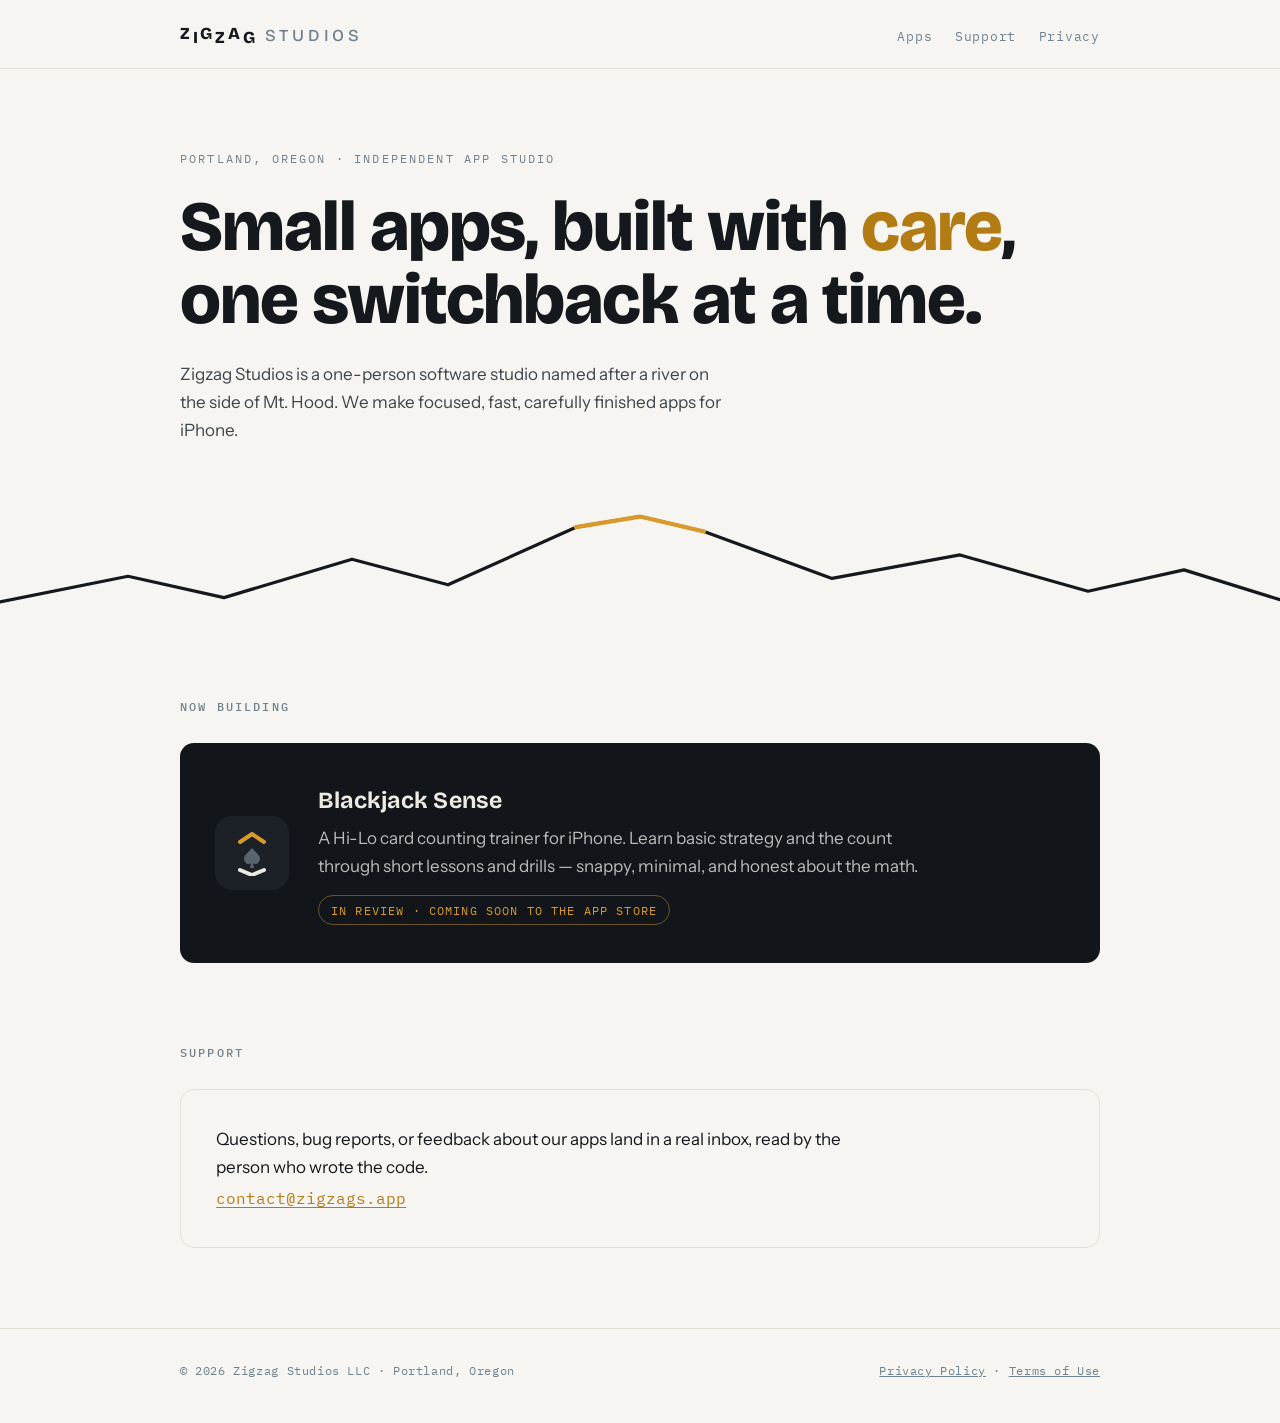
==== index.html @ 0a55cd75 "Add files via upload" ====
<!DOCTYPE html>
<html lang="en">
<head>
<meta charset="utf-8">
<meta name="viewport" content="width=device-width, initial-scale=1">
<title>Zigzag Studios — small apps, built with care in Portland, Oregon</title>
<meta name="description" content="Zigzag Studios LLC is an independent app studio in Portland, Oregon. Maker of Blackjack Sense, a Hi-Lo card counting trainer for iPhone.">
<link rel="preconnect" href="https://fonts.googleapis.com">
<link rel="preconnect" href="https://fonts.gstatic.com" crossorigin>
<link href="https://fonts.googleapis.com/css2?family=Bricolage+Grotesque:wght@500;700;800&family=IBM+Plex+Mono:wght@400;500&family=Instrument+Sans:wght@400;500;600&display=swap" rel="stylesheet">
<link rel="stylesheet" href="styles.css">
</head>
<body>

<header class="site">
  <div class="wrap site-row">
    <a class="brand" href="/" aria-label="Zigzag Studios">
      <span class="zz" aria-hidden="true"><span style="--i:0">Z</span><span style="--i:1">I</span><span style="--i:2">G</span><span style="--i:3">Z</span><span style="--i:4">A</span><span style="--i:5">G</span></span><span class="studios">STUDIOS</span>
    </a>
    <nav class="site-nav" aria-label="Site">
      <a href="#apps">Apps</a>
      <a href="#support">Support</a>
      <a href="privacy.html">Privacy</a>
    </nav>
  </div>
</header>

<main>
  <section class="hero">
    <div class="wrap">
      <p class="eyebrow">Portland, Oregon · Independent app studio</p>
      <h1 class="statement">Small apps, built with <span class="gold">care</span>, one switchback at a time.</h1>
      <p class="lede">Zigzag Studios is a one-person software studio named after a river on the side of Mt.&nbsp;Hood. We make focused, fast, carefully finished apps for iPhone.</p>
    </div>
    <!-- The ridgeline: Mt. Hood's profile drawn as a hi-lo count line -->
    <svg class="ridge" viewBox="0 0 1200 110" preserveAspectRatio="none" role="img" aria-label="A zigzag mountain ridgeline">
      <polyline points="0,88 120,64 210,84 330,48 420,72 540,18 600,8 660,22 780,66 900,44 1020,78 1110,58 1200,86"
                fill="none" stroke="#15191D" stroke-width="3" stroke-linejoin="round" stroke-linecap="round"/>
      <polyline points="540,18 600,8 660,22" fill="none" stroke="#D99A2B" stroke-width="4" stroke-linejoin="round" stroke-linecap="round"/>
    </svg>
  </section>

  <section class="apps" id="apps">
    <div class="wrap">
      <h2 class="sec">Now building</h2>
      <article class="app-card">
        <div class="app-glyph" aria-hidden="true">
          <!-- Hi-Lo stack: up chevron, spade, down chevron -->
          <svg width="40" height="46" viewBox="0 0 40 46">
            <polyline points="8,12 20,4 32,12" fill="none" stroke="#D99A2B" stroke-width="4" stroke-linecap="round" stroke-linejoin="round"/>
            <path d="M20 18 C16 23 12 25 12 29 a5 5 0 0 0 7 4.6 L18 38 h4 l-1 -4.4 A5 5 0 0 0 28 29 c0 -4 -4 -6 -8 -11 Z" fill="#5A646E"/>
            <polyline points="8,40 20,45 32,40" fill="none" stroke="#EDEAE2" stroke-width="4" stroke-linecap="round" stroke-linejoin="round"/>
          </svg>
        </div>
        <div>
          <h3>Blackjack Sense</h3>
          <p>A Hi-Lo card counting trainer for iPhone. Learn basic strategy and the count through short lessons and drills — snappy, minimal, and honest about the math.</p>
          <span class="badge">In review · Coming soon to the App&nbsp;Store</span>
        </div>
      </article>
    </div>
  </section>

  <section class="support" id="support">
    <div class="wrap">
      <h2 class="sec">Support</h2>
      <div class="support-box">
        <p>Questions, bug reports, or feedback about our apps land in a real inbox, read by the person who wrote the code.</p>
        <p><a class="mail" href="mailto:contact@zigzags.app">contact@zigzags.app</a></p>
      </div>
    </div>
  </section>
</main>

<footer class="site">
  <div class="wrap foot-row">
    <span>© 2026 Zigzag Studios LLC · Portland, Oregon</span>
    <span><a href="privacy.html">Privacy Policy</a> · <a href="terms.html">Terms of Use</a></span>
  </div>
</footer>

</body>
</html>
---- styles.css ----
/* Zigzag Studios — zigzags.app */

:root {
  --snow: #F6F5F1;
  --ink: #15191D;
  --gold: #D99A2B;
  --gold-deep: #B37B14;
  --mist: #6E8290;
  --night: #12161A;
  --night-soft: #1B2127;
  --line: #E3E0D6;
  --maxw: 60rem;
}

* { box-sizing: border-box; }

html { scroll-behavior: smooth; }

body {
  margin: 0;
  background: var(--snow);
  color: var(--ink);
  font-family: "Instrument Sans", system-ui, -apple-system, sans-serif;
  font-size: 1.0625rem;
  line-height: 1.65;
  -webkit-font-smoothing: antialiased;
}

a { color: inherit; }
a:focus-visible,
button:focus-visible {
  outline: 2px solid var(--gold-deep);
  outline-offset: 3px;
  border-radius: 2px;
}

.wrap {
  max-width: var(--maxw);
  margin: 0 auto;
  padding: 0 1.25rem;
}

/* ---------- header ---------- */

header.site {
  padding: 1.4rem 0 1.1rem;
  border-bottom: 1px solid var(--line);
}

.site-row {
  display: flex;
  align-items: baseline;
  justify-content: space-between;
  gap: 1rem;
  flex-wrap: wrap;
}

.brand {
  font-family: "Bricolage Grotesque", "Instrument Sans", sans-serif;
  font-weight: 800;
  font-size: 1.05rem;
  letter-spacing: 0.16em;
  text-decoration: none;
  white-space: nowrap;
}

.brand .zz span {
  display: inline-block;
  transform: translateY(var(--y, 0));
}
.brand .zz span:nth-child(odd)  { --y: -0.14em; }
.brand .zz span:nth-child(even) { --y:  0.14em; }
.brand .studios {
  font-weight: 500;
  letter-spacing: 0.22em;
  color: var(--mist);
  margin-left: 0.45em;
}

nav.site-nav {
  display: flex;
  gap: 1.4rem;
  font-family: "IBM Plex Mono", monospace;
  font-size: 0.8rem;
  letter-spacing: 0.06em;
}
nav.site-nav a {
  text-decoration: none;
  color: var(--mist);
}
nav.site-nav a:hover { color: var(--ink); }

/* ---------- hero ---------- */

.hero { padding: 5rem 0 0; }

.eyebrow {
  font-family: "IBM Plex Mono", monospace;
  font-size: 0.75rem;
  letter-spacing: 0.18em;
  text-transform: uppercase;
  color: var(--mist);
  margin: 0 0 1.4rem;
}

h1.statement {
  font-family: "Bricolage Grotesque", sans-serif;
  font-weight: 800;
  font-size: clamp(2.4rem, 6.2vw, 4.4rem);
  line-height: 1.04;
  letter-spacing: -0.015em;
  margin: 0 0 1.4rem;
  max-width: 21ch;
}
h1.statement .gold { color: var(--gold-deep); }

.hero p.lede {
  max-width: 34rem;
  margin: 0 0 4rem;
  color: #3D454C;
}

/* the ridgeline — Mt. Hood as a hi-lo line */
.ridge { display: block; width: 100%; height: auto; }

/* ---------- apps ---------- */

section.apps { padding: 4.5rem 0 1rem; }

h2.sec {
  font-family: "IBM Plex Mono", monospace;
  font-size: 0.75rem;
  font-weight: 500;
  letter-spacing: 0.18em;
  text-transform: uppercase;
  color: var(--mist);
  margin: 0 0 1.6rem;
}

.app-card {
  background: var(--night);
  color: #EDEAE2;
  border-radius: 14px;
  padding: 2.4rem 2.2rem;
  display: grid;
  grid-template-columns: auto 1fr;
  gap: 1.8rem;
  align-items: center;
}

.app-glyph {
  width: 74px;
  height: 74px;
  border-radius: 17px;
  background: var(--night-soft);
  display: grid;
  place-items: center;
  flex: none;
}

.app-card h3 {
  font-family: "Bricolage Grotesque", sans-serif;
  font-weight: 700;
  font-size: 1.45rem;
  margin: 0 0 0.3rem;
  letter-spacing: 0.01em;
}

.app-card p {
  margin: 0 0 0.9rem;
  color: #B9BDB9;
  max-width: 38rem;
}

.badge {
  display: inline-block;
  font-family: "IBM Plex Mono", monospace;
  font-size: 0.72rem;
  letter-spacing: 0.1em;
  text-transform: uppercase;
  color: var(--gold);
  border: 1px solid rgba(217, 154, 43, 0.45);
  border-radius: 999px;
  padding: 0.28rem 0.75rem;
}

/* ---------- support ---------- */

section.support { padding: 4rem 0 5rem; }

.support-box {
  border: 1px solid var(--line);
  border-radius: 14px;
  padding: 2rem 2.2rem;
}
.support-box p { margin: 0.2rem 0; max-width: 40rem; }

.mail {
  font-family: "IBM Plex Mono", monospace;
  font-size: 1rem;
  color: var(--gold-deep);
  text-decoration-thickness: 1px;
  text-underline-offset: 3px;
  word-break: break-all;
}

/* ---------- documents (privacy / terms) ---------- */

main.doc { padding: 3.5rem 0 5rem; }

main.doc h1 {
  font-family: "Bricolage Grotesque", sans-serif;
  font-weight: 800;
  font-size: clamp(1.9rem, 4.5vw, 2.7rem);
  margin: 0 0 0.4rem;
}

.doc-date {
  font-family: "IBM Plex Mono", monospace;
  font-size: 0.78rem;
  letter-spacing: 0.08em;
  color: var(--mist);
  margin: 0 0 2.6rem;
}

main.doc h2 {
  font-family: "Bricolage Grotesque", sans-serif;
  font-weight: 700;
  font-size: 1.25rem;
  margin: 2.4rem 0 0.6rem;
}

main.doc p, main.doc li { max-width: 42rem; color: #2C3339; }
main.doc ul { padding-left: 1.2rem; }

/* ---------- footer ---------- */

footer.site {
  border-top: 1px solid var(--line);
  padding: 2rem 0 2.6rem;
  font-family: "IBM Plex Mono", monospace;
  font-size: 0.76rem;
  letter-spacing: 0.05em;
  color: var(--mist);
}
.foot-row {
  display: flex;
  justify-content: space-between;
  gap: 1rem;
  flex-wrap: wrap;
}
footer.site a { color: var(--mist); }
footer.site a:hover { color: var(--ink); }

/* ---------- motion ---------- */

@media (prefers-reduced-motion: no-preference) {
  .brand .zz span {
    animation: settle 0.7s cubic-bezier(0.2, 0.8, 0.3, 1.1) backwards;
    animation-delay: calc(var(--i) * 60ms);
  }
  @keyframes settle {
    from { transform: translateY(0); opacity: 0; }
    to   { transform: translateY(var(--y)); opacity: 1; }
  }
}

/* ---------- small screens ---------- */

@media (max-width: 620px) {
  .hero { padding-top: 3.2rem; }
  .app-card { grid-template-columns: 1fr; padding: 1.8rem 1.5rem; }
  .support-box { padding: 1.5rem 1.25rem; }
}
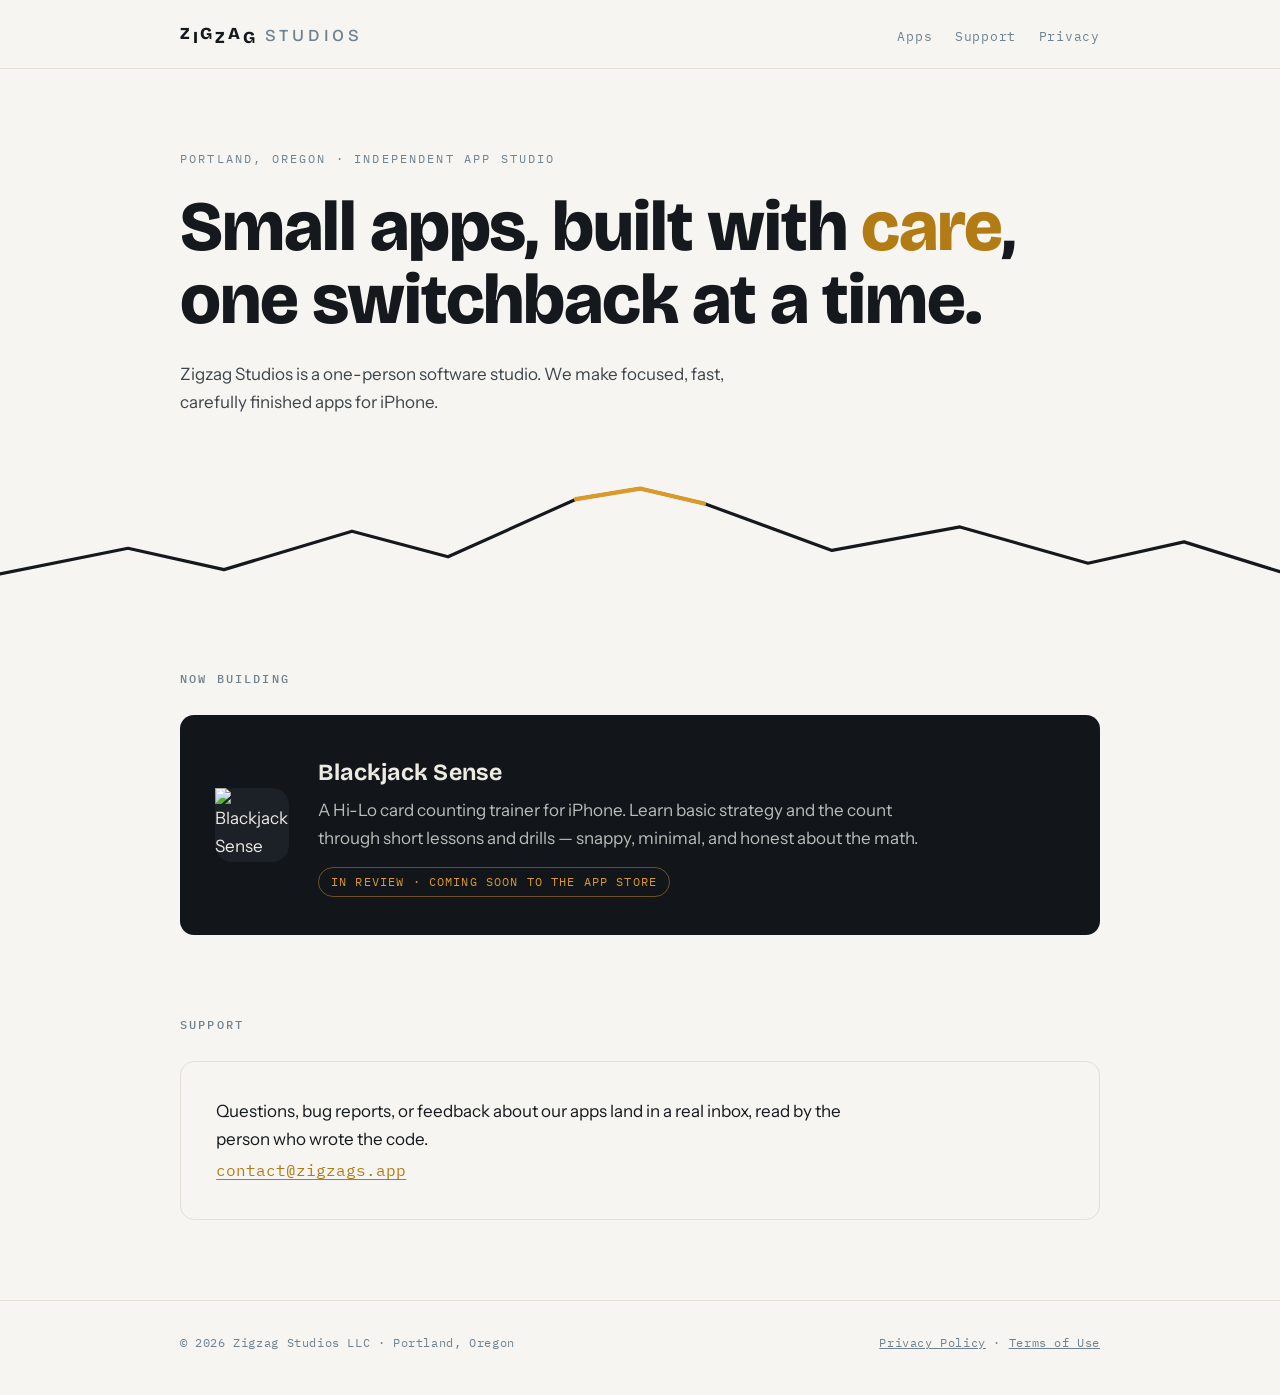
==== commit a8c598c0: "Update studio description and app glyph Removed specific mention of Mt. Hood and updated app glyph t" ====
--- a/index.html
+++ b/index.html
@@ -30,7 +30,7 @@
     <div class="wrap">
       <p class="eyebrow">Portland, Oregon · Independent app studio</p>
       <h1 class="statement">Small apps, built with <span class="gold">care</span>, one switchback at a time.</h1>
-      <p class="lede">Zigzag Studios is a one-person software studio named after a river on the side of Mt.&nbsp;Hood. We make focused, fast, carefully finished apps for iPhone.</p>
+      <p class="lede">Zigzag Studios is a one-person software studio. We make focused, fast, carefully finished apps for iPhone.</p>
     </div>
     <!-- The ridgeline: Mt. Hood's profile drawn as a hi-lo count line -->
     <svg class="ridge" viewBox="0 0 1200 110" preserveAspectRatio="none" role="img" aria-label="A zigzag mountain ridgeline">
@@ -44,13 +44,8 @@
     <div class="wrap">
       <h2 class="sec">Now building</h2>
       <article class="app-card">
-        <div class="app-glyph" aria-hidden="true">
-          <!-- Hi-Lo stack: up chevron, spade, down chevron -->
-          <svg width="40" height="46" viewBox="0 0 40 46">
-            <polyline points="8,12 20,4 32,12" fill="none" stroke="#D99A2B" stroke-width="4" stroke-linecap="round" stroke-linejoin="round"/>
-            <path d="M20 18 C16 23 12 25 12 29 a5 5 0 0 0 7 4.6 L18 38 h4 l-1 -4.4 A5 5 0 0 0 28 29 c0 -4 -4 -6 -8 -11 Z" fill="#5A646E"/>
-            <polyline points="8,40 20,45 32,40" fill="none" stroke="#EDEAE2" stroke-width="4" stroke-linecap="round" stroke-linejoin="round"/>
-          </svg>
+        <div class="app-glyph">
+          <img src="blackjack-sense-icon.png" alt="Blackjack Sense app icon" width="74" height="74">
         </div>
         <div>
           <h3>Blackjack Sense</h3>
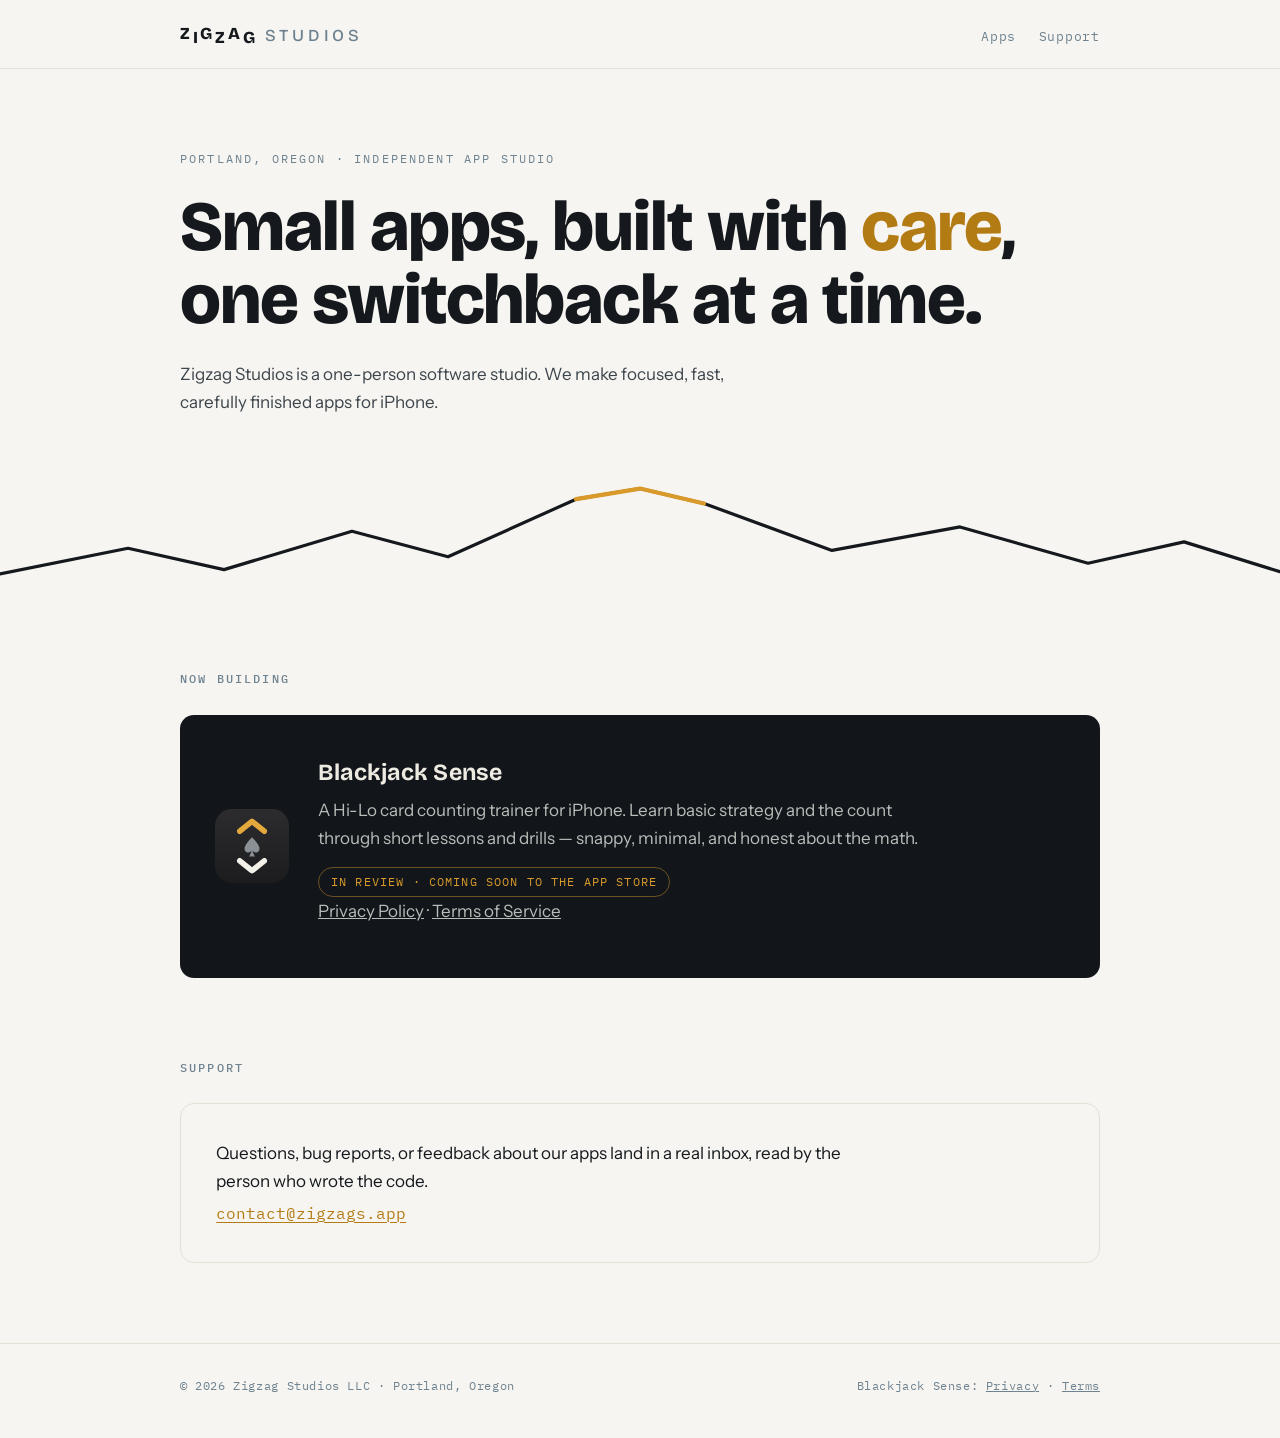
==== commit 19343c9d: "Update privacy links in index.html" ====
--- a/index.html
+++ b/index.html
@@ -20,7 +20,6 @@
     <nav class="site-nav" aria-label="Site">
       <a href="#apps">Apps</a>
       <a href="#support">Support</a>
-      <a href="privacy.html">Privacy</a>
     </nav>
   </div>
 </header>
@@ -51,6 +50,7 @@
           <h3>Blackjack Sense</h3>
           <p>A Hi-Lo card counting trainer for iPhone. Learn basic strategy and the count through short lessons and drills — snappy, minimal, and honest about the math.</p>
           <span class="badge">In review · Coming soon to the App&nbsp;Store</span>
+          <p class="app-links"><a href="blackjack-sense/privacy.html">Privacy Policy</a> · <a href="blackjack-sense/terms.html">Terms of Service</a></p>
         </div>
       </article>
     </div>
@@ -70,7 +70,7 @@
 <footer class="site">
   <div class="wrap foot-row">
     <span>© 2026 Zigzag Studios LLC · Portland, Oregon</span>
-    <span><a href="privacy.html">Privacy Policy</a> · <a href="terms.html">Terms of Use</a></span>
+    <span>Blackjack Sense: <a href="blackjack-sense/privacy.html">Privacy</a> · <a href="blackjack-sense/terms.html">Terms</a></span>
   </div>
 </footer>
 
--- a/styles.css
+++ b/styles.css
@@ -152,11 +152,11 @@
   width: 74px;
   height: 74px;
   border-radius: 17px;
-  background: var(--night-soft);
-  display: grid;
-  place-items: center;
+  background: linear-gradient(180deg, #2C2C2E, #1C1C1E);
+  overflow: hidden;
   flex: none;
 }
+.app-glyph img { display: block; width: 100%; height: 100%; }
 
 .app-card h3 {
   font-family: "Bricolage Grotesque", sans-serif;
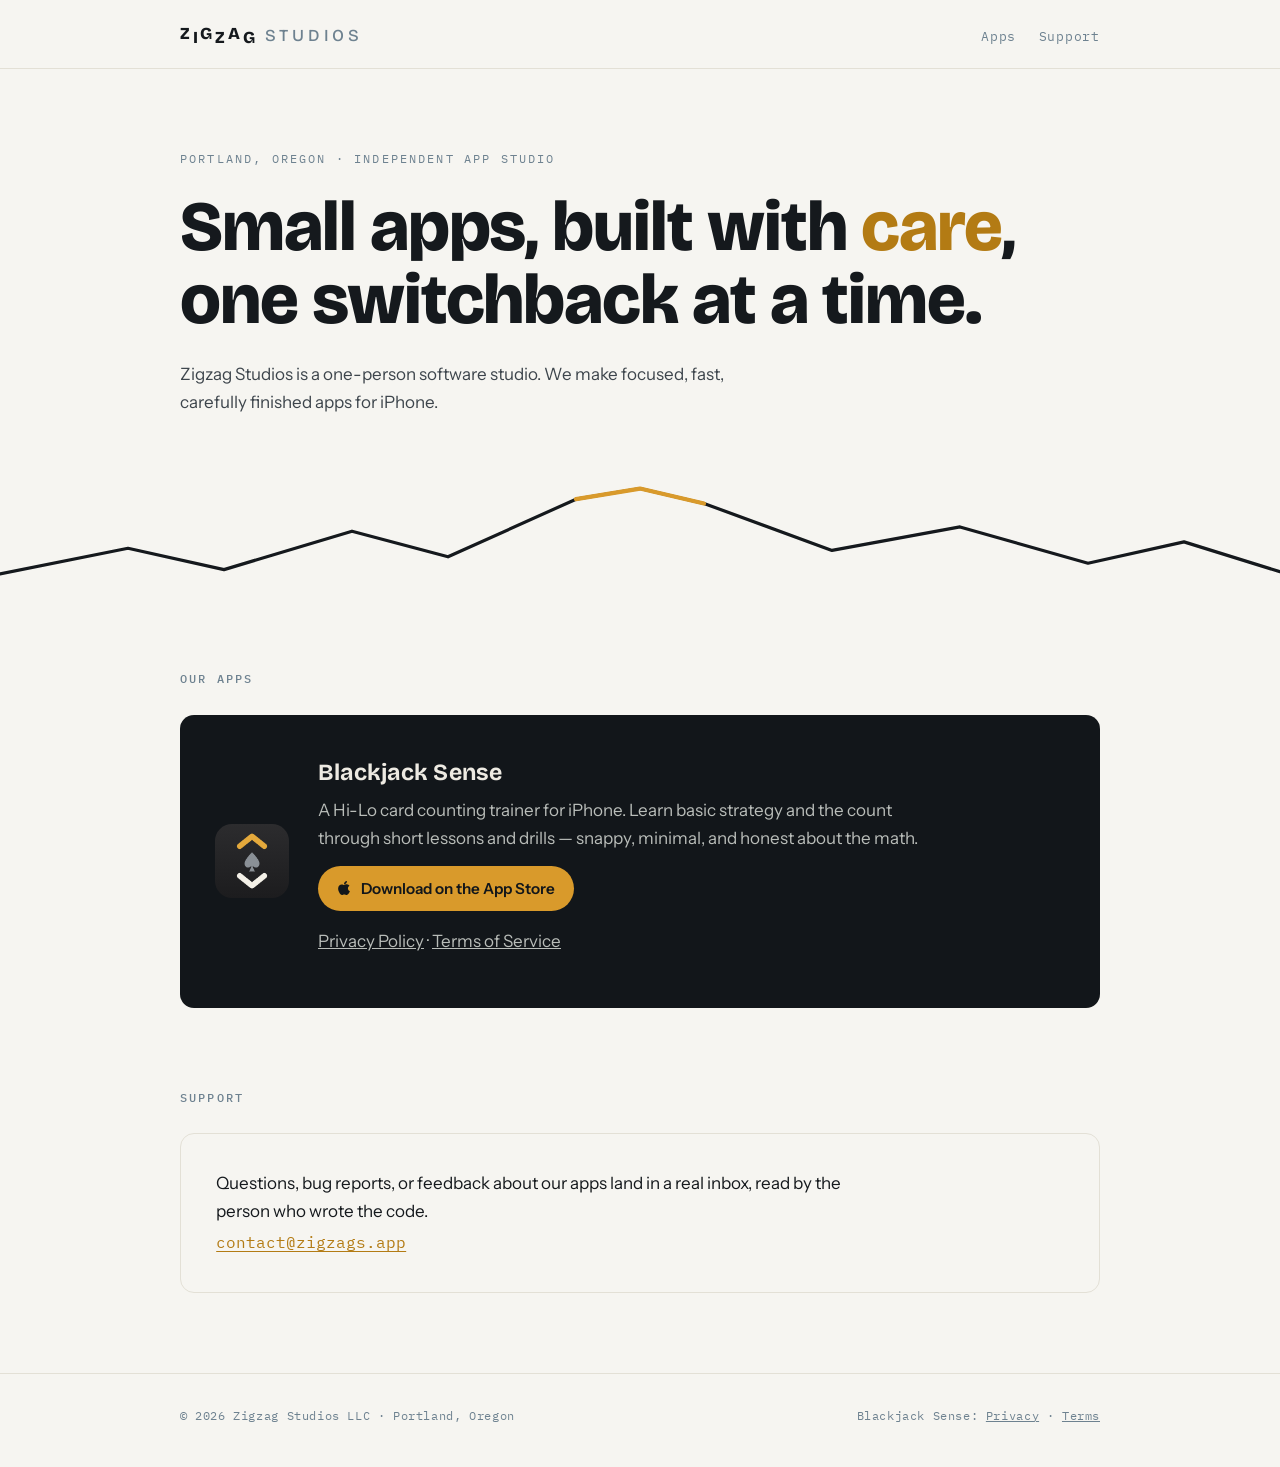
==== commit ecedf9be: "Announce Blackjack Sense on the App Store Replace the 'In review · Coming soon' badge with a Downloa" ====
--- a/index.html
+++ b/index.html
@@ -4,7 +4,7 @@
 <meta charset="utf-8">
 <meta name="viewport" content="width=device-width, initial-scale=1">
 <title>Zigzag Studios — small apps, built with care in Portland, Oregon</title>
-<meta name="description" content="Zigzag Studios LLC is an independent app studio in Portland, Oregon. Maker of Blackjack Sense, a Hi-Lo card counting trainer for iPhone.">
+<meta name="description" content="Zigzag Studios LLC is an independent app studio in Portland, Oregon. Maker of Blackjack Sense, a Hi-Lo card counting trainer for iPhone, available on the App Store.">
 <link rel="preconnect" href="https://fonts.googleapis.com">
 <link rel="preconnect" href="https://fonts.gstatic.com" crossorigin>
 <link href="https://fonts.googleapis.com/css2?family=Bricolage+Grotesque:wght@500;700;800&family=IBM+Plex+Mono:wght@400;500&family=Instrument+Sans:wght@400;500;600&display=swap" rel="stylesheet">
@@ -41,7 +41,7 @@
 
   <section class="apps" id="apps">
     <div class="wrap">
-      <h2 class="sec">Now building</h2>
+      <h2 class="sec">Our apps</h2>
       <article class="app-card">
         <div class="app-glyph">
           <img src="blackjack-sense-icon.png" alt="Blackjack Sense app icon" width="74" height="74">
@@ -49,7 +49,7 @@
         <div>
           <h3>Blackjack Sense</h3>
           <p>A Hi-Lo card counting trainer for iPhone. Learn basic strategy and the count through short lessons and drills — snappy, minimal, and honest about the math.</p>
-          <span class="badge">In review · Coming soon to the App&nbsp;Store</span>
+          <p class="app-cta"><a class="store-btn" href="https://apps.apple.com/us/app/blackjack-sense-trainer/id6796103881" target="_blank" rel="noopener"><svg aria-hidden="true" viewBox="0 0 384 512" width="16" height="16"><path fill="currentColor" d="M318.7 268.7c-.2-36.7 16.4-64.4 50-84.8-18.8-26.9-47.2-41.7-84.7-44.6-35.5-2.8-74.3 20.7-88.5 20.7-15 0-49.4-19.7-76.4-19.7C63.3 141.2 4 184.8 4 273.5q0 39.3 14.4 81.2c12.8 36.7 59 126.7 107.2 125.2 25.2-.6 43-17.9 75.8-17.9 31.8 0 48.3 17.9 76.4 17.9 48.6-.7 90.4-82.5 102.6-119.3-65.2-30.7-61.7-90-61.7-91.9zm-56.6-164.2c27.3-32.4 24.8-61.9 24-72.5-24.1 1.4-52 16.4-67.9 34.9-17.5 19.8-27.8 44.3-25.6 71.9 26.1 2 49.9-11.4 69.5-34.3z"/></svg><span>Download on the App&nbsp;Store</span></a></p>
           <p class="app-links"><a href="blackjack-sense/privacy.html">Privacy Policy</a> · <a href="blackjack-sense/terms.html">Terms of Service</a></p>
         </div>
       </article>
--- a/styles.css
+++ b/styles.css
@@ -184,6 +184,25 @@
   padding: 0.28rem 0.75rem;
 }
 
+.app-card p.app-cta { margin: 0.2rem 0 1rem; }
+
+.store-btn {
+  display: inline-flex;
+  align-items: center;
+  gap: 0.55rem;
+  font-family: "Instrument Sans", system-ui, sans-serif;
+  font-weight: 600;
+  font-size: 0.95rem;
+  text-decoration: none;
+  color: var(--night);
+  background: var(--gold);
+  border-radius: 999px;
+  padding: 0.6rem 1.15rem;
+  transition: background-color 0.15s ease;
+}
+.store-btn:hover { background: #E6AC45; }
+.store-btn svg { flex: none; margin-top: -2px; }
+
 /* ---------- support ---------- */
 
 section.support { padding: 4rem 0 5rem; }
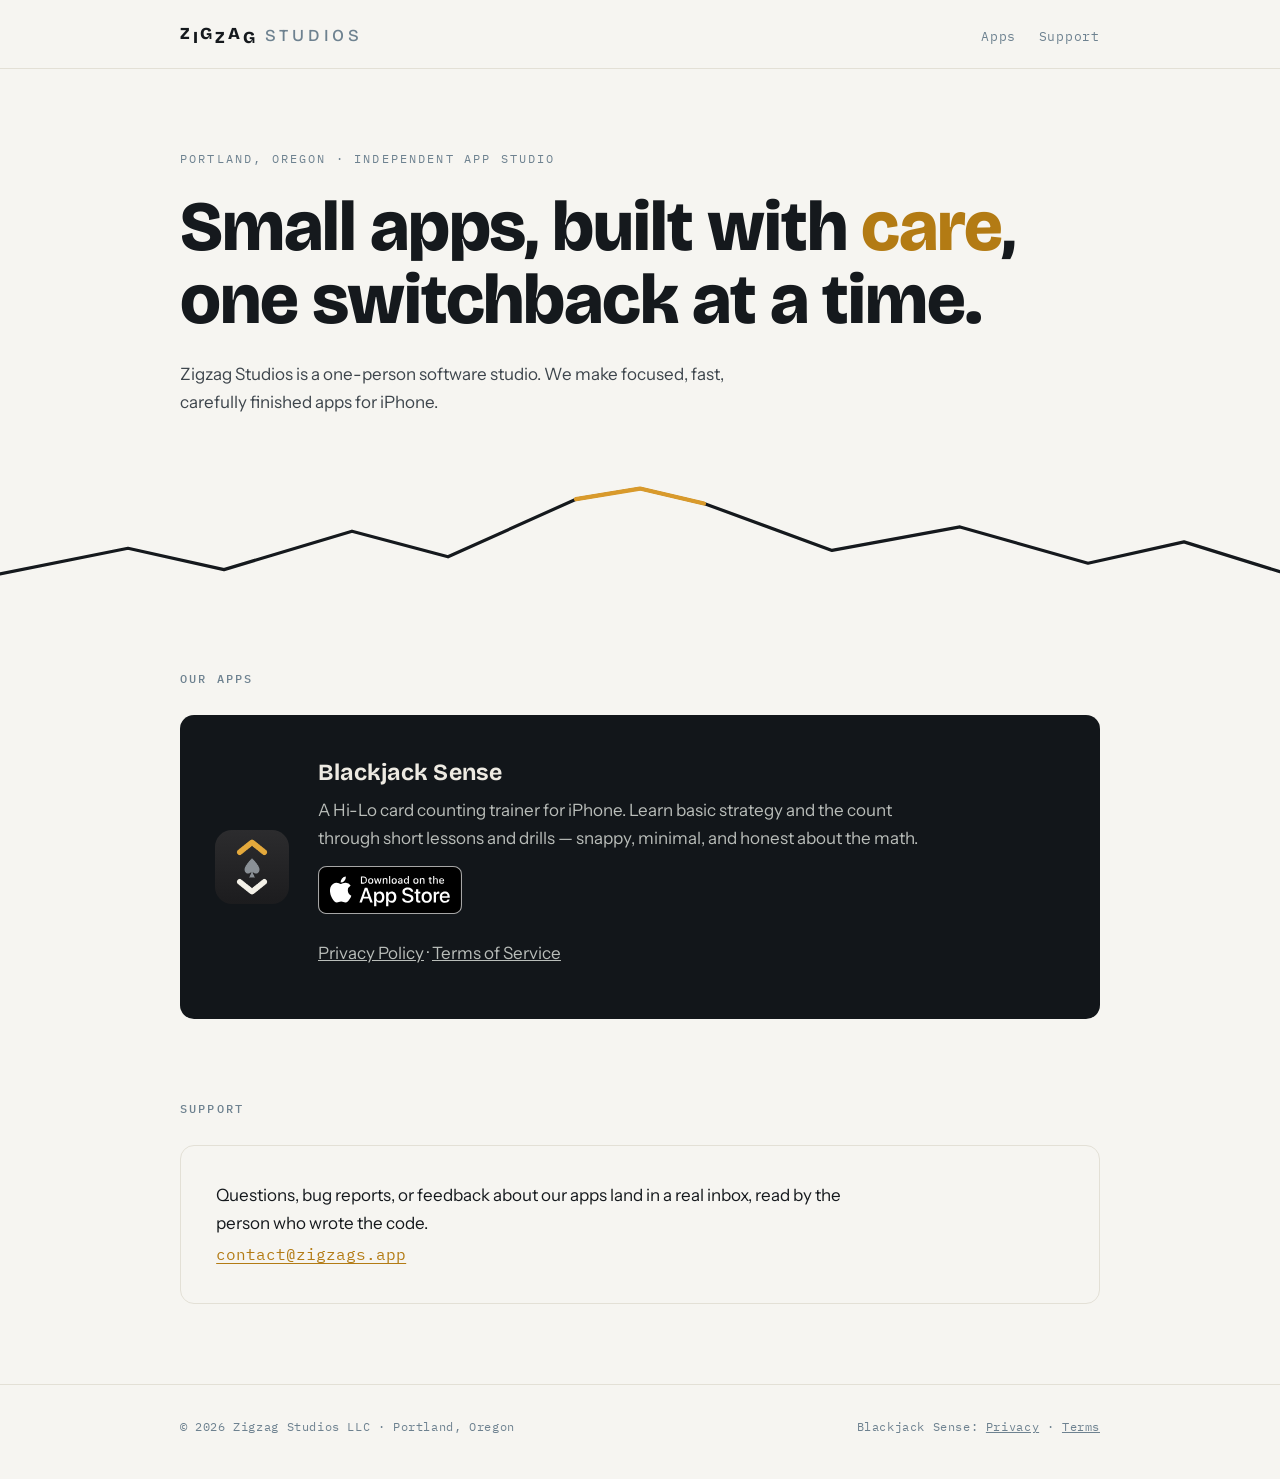
==== commit bbca6b31: "Use Apple's official Download on the App Store badge Replace the custom gold button with the officia" ====
--- a/index.html
+++ b/index.html
@@ -49,7 +49,7 @@
         <div>
           <h3>Blackjack Sense</h3>
           <p>A Hi-Lo card counting trainer for iPhone. Learn basic strategy and the count through short lessons and drills — snappy, minimal, and honest about the math.</p>
-          <p class="app-cta"><a class="store-btn" href="https://apps.apple.com/us/app/blackjack-sense-trainer/id6796103881" target="_blank" rel="noopener"><svg aria-hidden="true" viewBox="0 0 384 512" width="16" height="16"><path fill="currentColor" d="M318.7 268.7c-.2-36.7 16.4-64.4 50-84.8-18.8-26.9-47.2-41.7-84.7-44.6-35.5-2.8-74.3 20.7-88.5 20.7-15 0-49.4-19.7-76.4-19.7C63.3 141.2 4 184.8 4 273.5q0 39.3 14.4 81.2c12.8 36.7 59 126.7 107.2 125.2 25.2-.6 43-17.9 75.8-17.9 31.8 0 48.3 17.9 76.4 17.9 48.6-.7 90.4-82.5 102.6-119.3-65.2-30.7-61.7-90-61.7-91.9zm-56.6-164.2c27.3-32.4 24.8-61.9 24-72.5-24.1 1.4-52 16.4-67.9 34.9-17.5 19.8-27.8 44.3-25.6 71.9 26.1 2 49.9-11.4 69.5-34.3z"/></svg><span>Download on the App&nbsp;Store</span></a></p>
+          <p class="app-cta"><a class="store-badge" href="https://apps.apple.com/us/app/blackjack-sense-trainer/id6796103881" target="_blank" rel="noopener"><img src="app-store-badge.svg" alt="Download on the App Store" width="144" height="48"></a></p>
           <p class="app-links"><a href="blackjack-sense/privacy.html">Privacy Policy</a> · <a href="blackjack-sense/terms.html">Terms of Service</a></p>
         </div>
       </article>
--- a/styles.css
+++ b/styles.css
@@ -186,22 +186,8 @@
 
 .app-card p.app-cta { margin: 0.2rem 0 1rem; }
 
-.store-btn {
-  display: inline-flex;
-  align-items: center;
-  gap: 0.55rem;
-  font-family: "Instrument Sans", system-ui, sans-serif;
-  font-weight: 600;
-  font-size: 0.95rem;
-  text-decoration: none;
-  color: var(--night);
-  background: var(--gold);
-  border-radius: 999px;
-  padding: 0.6rem 1.15rem;
-  transition: background-color 0.15s ease;
-}
-.store-btn:hover { background: #E6AC45; }
-.store-btn svg { flex: none; margin-top: -2px; }
+.store-badge { display: inline-block; line-height: 0; }
+.store-badge img { display: block; height: 48px; width: auto; }
 
 /* ---------- support ---------- */
 
